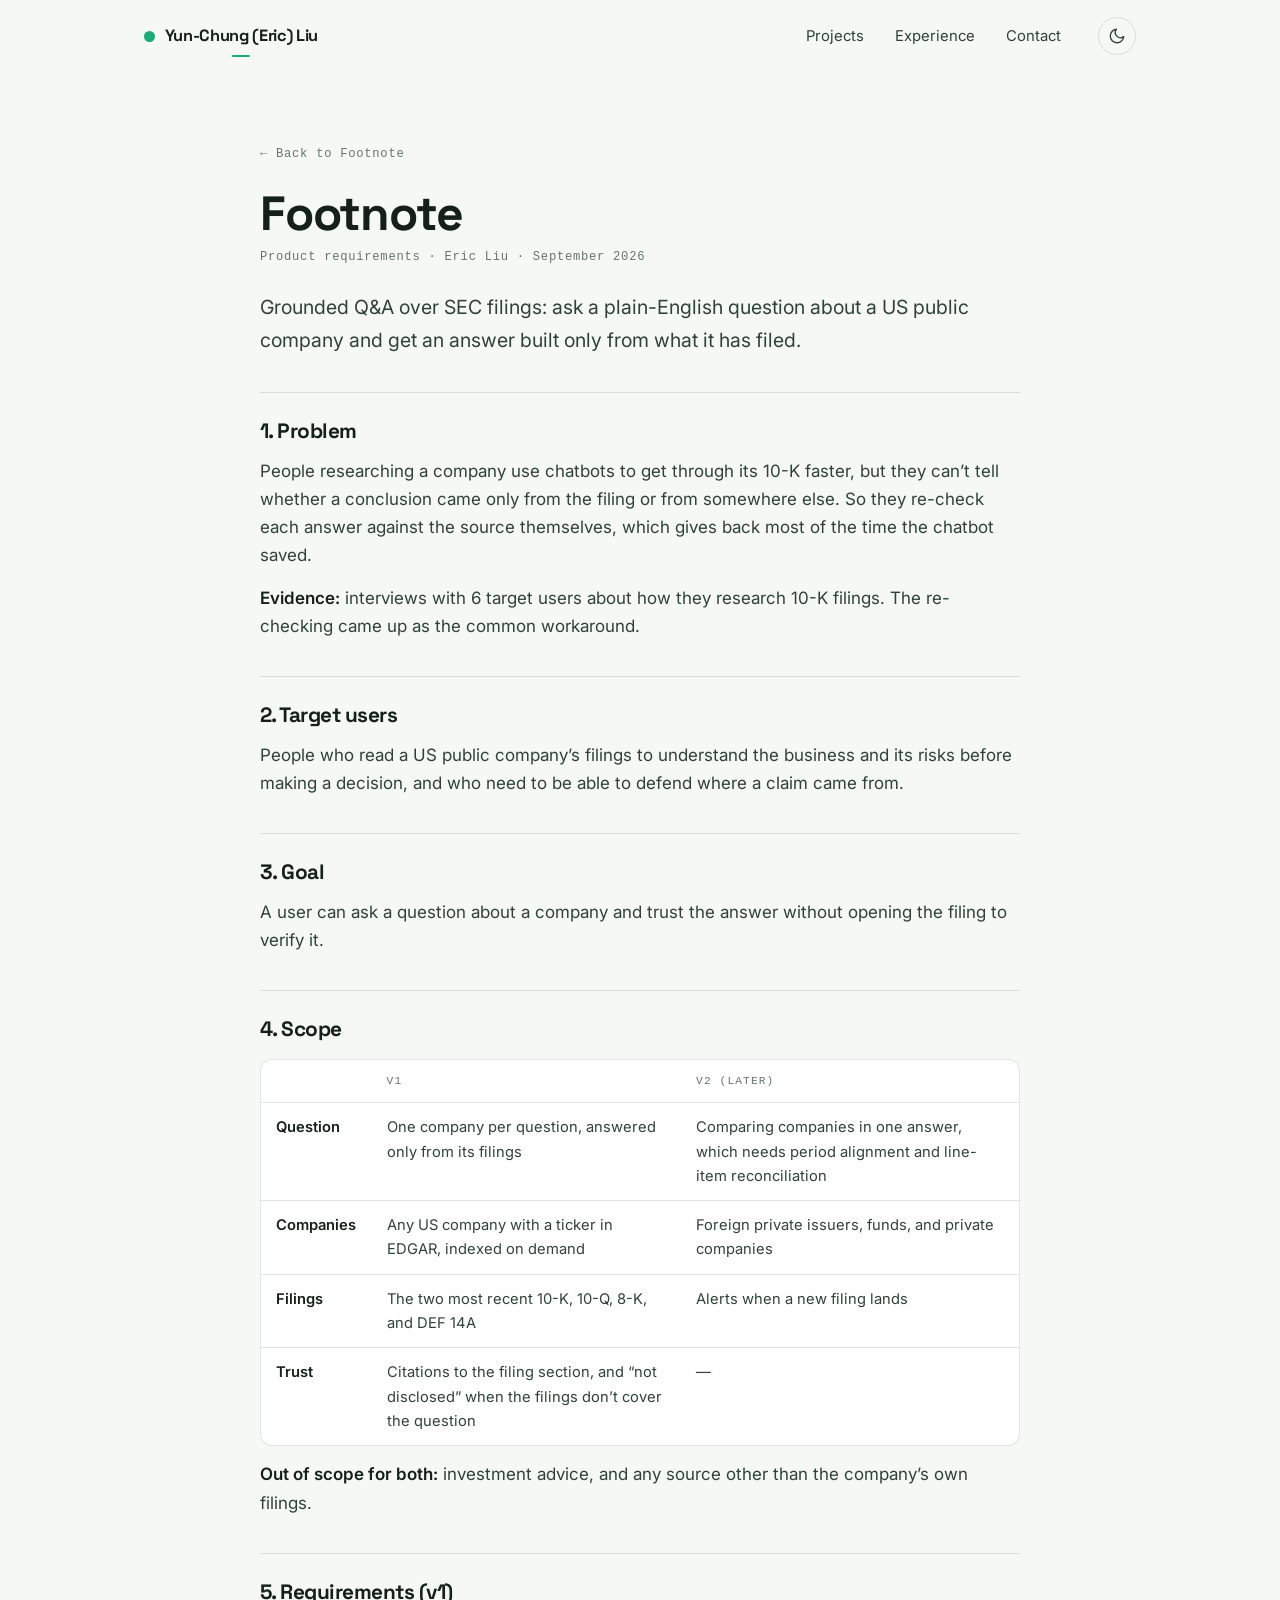
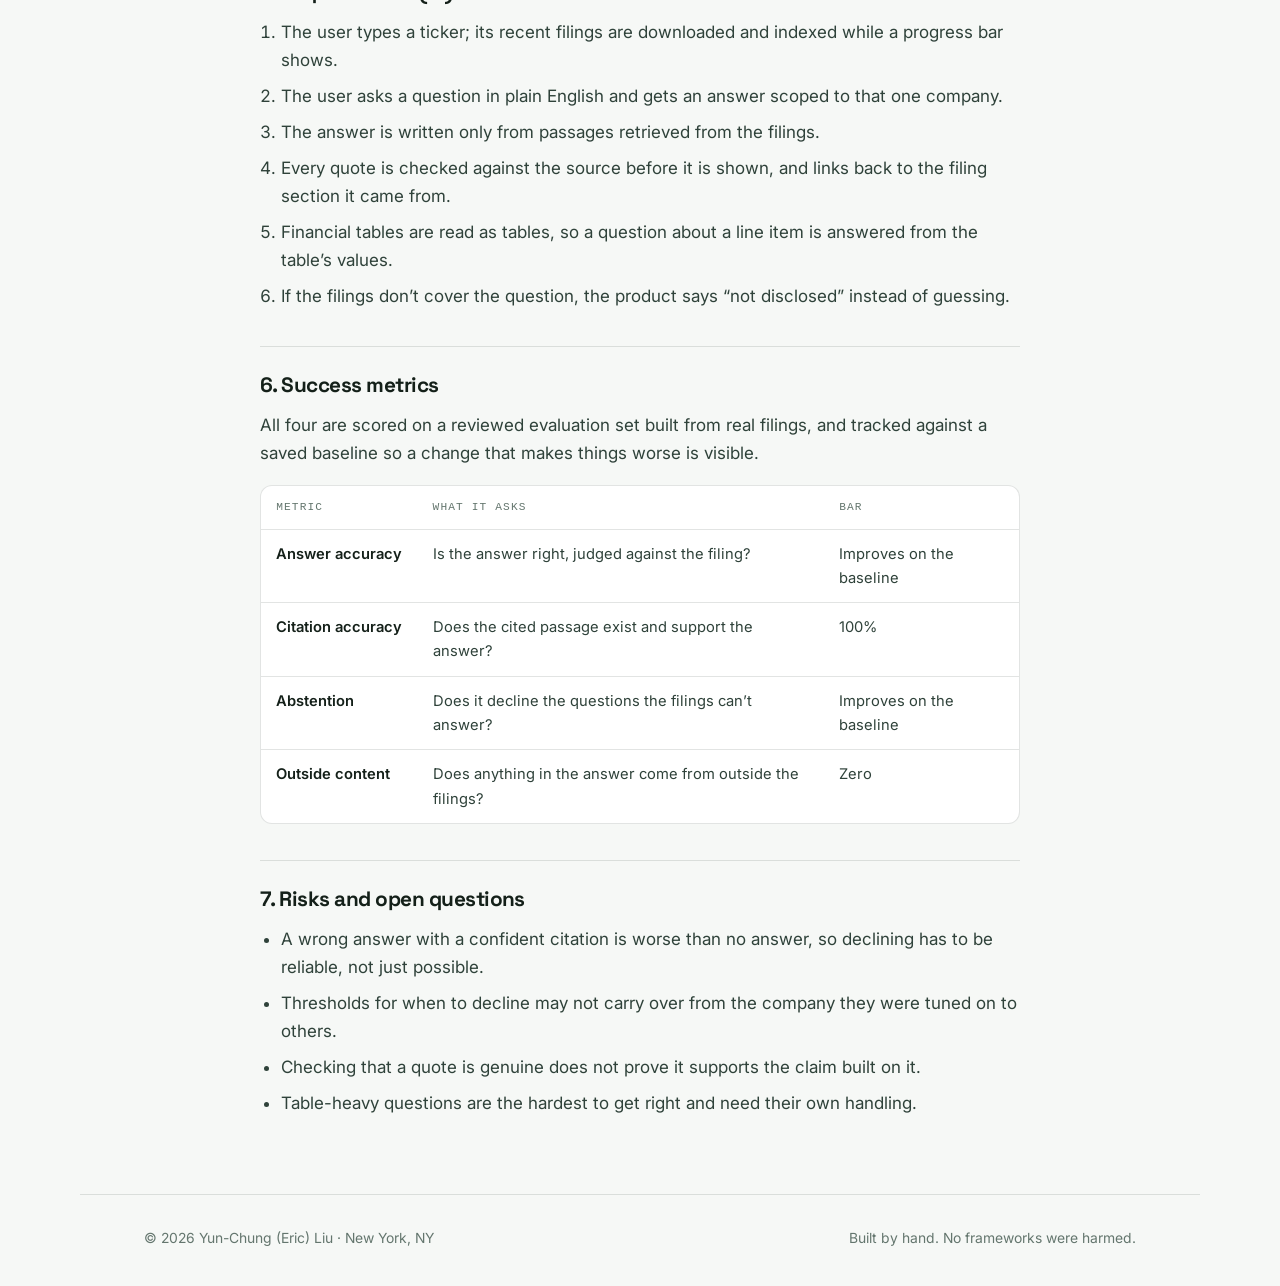
==== footnote-prd.html @ 88c71771 "Add a Footnote PRD page and link it from the project A one-page PRD (problem, users, v1 vs. v2 scope" ====
<!doctype html>
<html lang="en" data-theme="light">
<head>
<meta charset="utf-8">
<meta name="viewport" content="width=device-width, initial-scale=1">
<title>Footnote PRD — Yun-Chung (Eric) Liu</title>
<meta name="description" content="The product requirements document for Footnote: grounded Q&amp;A over SEC filings. Problem, target users, v1 vs. v2 scope, requirements, and success metrics.">

<meta property="og:title" content="Footnote PRD — Yun-Chung (Eric) Liu">
<meta property="og:description" content="Problem, target users, v1 vs. v2 scope, requirements, and success metrics for Footnote.">
<meta property="og:type" content="article">

<link rel="icon" href="data:image/svg+xml,%3Csvg xmlns='http://www.w3.org/2000/svg' viewBox='0 0 32 32'%3E%3Crect width='32' height='32' rx='8' fill='%2317ac78'/%3E%3Ctext x='16' y='23' font-family='sans-serif' font-size='19' font-weight='700' fill='white' text-anchor='middle'%3EE%3C/text%3E%3C/svg%3E">

<link rel="preconnect" href="https://fonts.googleapis.com">
<link rel="preconnect" href="https://fonts.gstatic.com" crossorigin>
<link href="https://fonts.googleapis.com/css2?family=Space+Grotesk:wght@400;500;700&family=Inter:wght@400;500;600&display=swap" rel="stylesheet">
<link rel="stylesheet" href="css/styles.css">

<!-- Set the theme before first paint so dark-mode visitors never see a white flash. -->
<script>
  (function () {
    try {
      var saved = localStorage.getItem('theme');
      var dark = saved ? saved === 'dark'
        : window.matchMedia('(prefers-color-scheme: dark)').matches;
      document.documentElement.setAttribute('data-theme', dark ? 'dark' : 'light');
    } catch (e) { /* leave the default */ }
  })();
</script>
</head>
<body>

<a class="skip" href="#main">Skip to content</a>

<header class="nav" id="nav">
  <div class="wrap nav__inner">
    <a class="brand" href="index.html"><span class="brand__dot"></span><span class="brand__name">Yun-Chung (Eric) Liu</span></a>

    <ul class="nav__links" id="navLinks">
      <li><a href="index.html#projects">Projects</a></li>
      <li><a href="index.html#experience">Experience</a></li>
      <li><a href="index.html#contact">Contact</a></li>
    </ul>

    <button class="icon-btn nav__toggle" id="navToggle" aria-label="Menu" aria-expanded="false" aria-controls="navLinks">
      <svg viewBox="0 0 24 24" fill="none" stroke="currentColor" stroke-width="2" stroke-linecap="round">
        <path d="M4 7h16M4 12h16M4 17h16"/>
      </svg>
    </button>

    <button class="icon-btn" id="themeToggle" aria-label="Toggle dark mode">
      <svg class="i-moon" viewBox="0 0 24 24" fill="none" stroke="currentColor" stroke-width="1.8" stroke-linecap="round" stroke-linejoin="round">
        <path d="M21 12.8A9 9 0 1 1 11.2 3a7 7 0 0 0 9.8 9.8z"/>
      </svg>
      <svg class="i-sun" viewBox="0 0 24 24" fill="none" stroke="currentColor" stroke-width="1.8" stroke-linecap="round">
        <circle cx="12" cy="12" r="4.2"/>
        <path d="M12 2.5v2M12 19.5v2M2.5 12h2M19.5 12h2M5.2 5.2l1.4 1.4M17.4 17.4l1.4 1.4M18.8 5.2l-1.4 1.4M6.6 17.4l-1.4 1.4"/>
      </svg>
    </button>
  </div>
</header>

<main id="main">

<article class="wrap doc">
  <a class="doc__back" href="index.html#sec-simplifier">&larr; Back to Footnote</a>

  <h1>Footnote</h1>
  <p class="doc__meta">Product requirements &middot; Eric Liu &middot; September 2026</p>

  <p class="lede">
    Grounded Q&amp;A over SEC filings: ask a plain-English question about a US public company
    and get an answer built only from what it has filed.
  </p>

  <h2>1. Problem</h2>
  <p>
    People researching a company use chatbots to get through its 10-K faster, but they
    can&rsquo;t tell whether a conclusion came only from the filing or from somewhere else.
    So they re-check each answer against the source themselves, which gives back most of the
    time the chatbot saved.
  </p>
  <p>
    <strong>Evidence:</strong> interviews with 6 target users about how they research 10-K
    filings. The re-checking came up as the common workaround.
  </p>

  <h2>2. Target users</h2>
  <p>
    People who read a US public company&rsquo;s filings to understand the business and its
    risks before making a decision, and who need to be able to defend where a claim came from.
  </p>

  <h2>3. Goal</h2>
  <p>
    A user can ask a question about a company and trust the answer without opening the filing
    to verify it.
  </p>

  <h2>4. Scope</h2>
  <div class="doc__table-wrap">
    <table>
      <thead>
        <tr><th></th><th>v1</th><th>v2 (later)</th></tr>
      </thead>
      <tbody>
        <tr>
          <th>Question</th>
          <td>One company per question, answered only from its filings</td>
          <td>Comparing companies in one answer, which needs period alignment and line-item reconciliation</td>
        </tr>
        <tr>
          <th>Companies</th>
          <td>Any US company with a ticker in EDGAR, indexed on demand</td>
          <td>Foreign private issuers, funds, and private companies</td>
        </tr>
        <tr>
          <th>Filings</th>
          <td>The two most recent 10-K, 10-Q, 8-K, and DEF 14A</td>
          <td>Alerts when a new filing lands</td>
        </tr>
        <tr>
          <th>Trust</th>
          <td>Citations to the filing section, and &ldquo;not disclosed&rdquo; when the filings don&rsquo;t cover the question</td>
          <td>&mdash;</td>
        </tr>
      </tbody>
    </table>
  </div>
  <p>
    <strong>Out of scope for both:</strong> investment advice, and any source other than the
    company&rsquo;s own filings.
  </p>

  <h2>5. Requirements (v1)</h2>
  <ol>
    <li>The user types a ticker; its recent filings are downloaded and indexed while a progress bar shows.</li>
    <li>The user asks a question in plain English and gets an answer scoped to that one company.</li>
    <li>The answer is written only from passages retrieved from the filings.</li>
    <li>Every quote is checked against the source before it is shown, and links back to the filing section it came from.</li>
    <li>Financial tables are read as tables, so a question about a line item is answered from the table&rsquo;s values.</li>
    <li>If the filings don&rsquo;t cover the question, the product says &ldquo;not disclosed&rdquo; instead of guessing.</li>
  </ol>

  <h2>6. Success metrics</h2>
  <p>
    All four are scored on a reviewed evaluation set built from real filings, and tracked
    against a saved baseline so a change that makes things worse is visible.
  </p>
  <div class="doc__table-wrap">
    <table>
      <thead>
        <tr><th>Metric</th><th>What it asks</th><th>Bar</th></tr>
      </thead>
      <tbody>
        <tr>
          <th>Answer accuracy</th>
          <td>Is the answer right, judged against the filing?</td>
          <td>Improves on the baseline</td>
        </tr>
        <tr>
          <th>Citation accuracy</th>
          <td>Does the cited passage exist and support the answer?</td>
          <td>100%</td>
        </tr>
        <tr>
          <th>Abstention</th>
          <td>Does it decline the questions the filings can&rsquo;t answer?</td>
          <td>Improves on the baseline</td>
        </tr>
        <tr>
          <th>Outside content</th>
          <td>Does anything in the answer come from outside the filings?</td>
          <td>Zero</td>
        </tr>
      </tbody>
    </table>
  </div>

  <h2>7. Risks and open questions</h2>
  <ul>
    <li>A wrong answer with a confident citation is worse than no answer, so declining has to be reliable, not just possible.</li>
    <li>Thresholds for when to decline may not carry over from the company they were tuned on to others.</li>
    <li>Checking that a quote is genuine does not prove it supports the claim built on it.</li>
    <li>Table-heavy questions are the hardest to get right and need their own handling.</li>
  </ul>
</article>

</main>

<footer class="footer wrap">
  <span>&copy; <span id="year">2026</span> Yun-Chung (Eric) Liu &middot; New York, NY</span>
  <span>Built by hand. No frameworks were harmed.</span>
</footer>

<script src="js/main.js"></script>
</body>
</html>
---- css/styles.css ----
/* =========================================================
   Yun-Chung (Eric) Liu — personal site
   Design tokens live here. Change these, the whole site follows.
   ========================================================= */

:root {
  /* Mint + gray */
  --mint:        #17ac78;
  --mint-bright: #2fd39a;
  --mint-soft:   #c9efdf;
  --mint-wash:   #e9f7f1;

  --ink:         #142019;
  --ink-2:       #2f423a;
  --muted:       #64766e;
  --faint:       #93a49c;

  --paper:       #f6f8f6;
  --card:        #ffffff;
  --line:        rgba(20, 32, 25, 0.12);
  --line-strong: rgba(20, 32, 25, 0.22);

  --shadow-sm: 0 1px 2px rgba(20, 32, 25, .05), 0 4px 14px rgba(20, 32, 25, .05);
  --shadow-md: 0 2px 6px rgba(20, 32, 25, .06), 0 18px 42px rgba(20, 32, 25, .09);

  --display: "Space Grotesk", ui-sans-serif, system-ui, -apple-system, "Segoe UI", sans-serif;
  --body: "Inter", ui-sans-serif, system-ui, -apple-system, "Segoe UI", Roboto, sans-serif;
  --mono: ui-monospace, "SF Mono", "JetBrains Mono", "Cascadia Code", Menlo, monospace;

  --wrap: 1120px;
  --gutter: clamp(1.25rem, 5vw, 4rem);
  --radius: 16px;
  --radius-lg: 24px;

  color-scheme: light;
}

:root[data-theme="dark"] {
  --mint:        #3fd8a0;
  --mint-bright: #6cf0bd;
  --mint-soft:   #1e4f3d;
  --mint-wash:   rgba(22, 48, 38, 0.55);

  --ink:         #eaf2ed;
  --ink-2:       #c3d3cb;
  --muted:       #8ea79b;
  --faint:       #6b8378;

  --paper:       #0e1613;
  --card:        #141f1a;
  --line:        rgba(234, 242, 237, 0.13);
  --line-strong: rgba(234, 242, 237, 0.26);

  --shadow-sm: 0 1px 2px rgba(0, 0, 0, .4);
  --shadow-md: 0 18px 42px rgba(0, 0, 0, .45);

  color-scheme: dark;
}

*, *::before, *::after { box-sizing: border-box; }

html { scroll-behavior: smooth; scroll-padding-top: 96px; }

body {
  margin: 0;
  background: var(--paper);
  color: var(--ink);
  font-family: var(--body);
  font-size: 17px;
  line-height: 1.65;
  -webkit-font-smoothing: antialiased;
  overflow-x: hidden;
}

img, svg, video, iframe { display: block; max-width: 100%; }
a { color: inherit; }

::selection { background: var(--mint-soft); color: var(--ink); }

.wrap { width: 100%; max-width: var(--wrap); margin-inline: auto; padding-inline: var(--gutter); }

.skip {
  position: absolute; left: -999px; top: 0; z-index: 100;
  background: var(--ink); color: var(--paper); padding: .7rem 1.1rem; border-radius: 0 0 10px 0;
}
.skip:focus { left: 0; }

:focus-visible { outline: 2.5px solid var(--mint); outline-offset: 3px; border-radius: 4px; }

/* ---------- Type ---------- */

h1, h2, h3, h4 {
  font-family: var(--display);
  font-weight: 700;
  letter-spacing: -0.025em;
  line-height: 1.05;
  margin: 0;
}

.display {
  font-size: clamp(2.5rem, 6vw, 4.25rem);
  line-height: 1.02;
  letter-spacing: -0.035em;
}

.eyebrow {
  font-family: var(--mono);
  font-size: .74rem;
  letter-spacing: .16em;
  text-transform: uppercase;
  color: var(--mint);
  margin: 0 0 1rem;
  display: flex; align-items: center; gap: .7rem;
}
.eyebrow::after { content: ""; height: 1px; flex: 1; background: var(--line); }

.lede { font-size: clamp(1.05rem, 1.6vw, 1.22rem); color: var(--ink-2); max-width: 62ch; }
.muted { color: var(--muted); }

/* ---------- Nav ---------- */

.nav {
  position: sticky; top: 0; z-index: 50;
  backdrop-filter: saturate(160%) blur(14px);
  -webkit-backdrop-filter: saturate(160%) blur(14px);
  background: color-mix(in srgb, var(--paper) 82%, transparent);
  border-bottom: 1px solid transparent;
  transition: border-color .25s ease;
}
.nav.is-stuck { border-bottom-color: var(--line); }
.nav__inner { display: flex; align-items: center; gap: 1.5rem; height: 72px; }

.brand {
  font-family: var(--display); font-weight: 700; font-size: 1.02rem;
  text-decoration: none; letter-spacing: -.02em;
  display: flex; align-items: center; gap: .6rem; margin-right: auto;
}
.brand__dot { width: 11px; height: 11px; border-radius: 50%; background: var(--mint); flex: none; }
/* Same mark as the active nav link, shown only at the very top of the page. */
.brand__name { position: relative; }
.brand__name::after {
  content: ""; position: absolute; left: 50%; bottom: -8px;
  width: 18px; height: 2px; margin-left: -9px;
  background: var(--mint); border-radius: 2px;
  opacity: 0; transition: opacity .25s ease;
}
.nav:not(.is-stuck) .brand__name::after { opacity: 1; }

.nav__links { display: flex; gap: .35rem; list-style: none; margin: 0; padding: 0; }
.nav__links a {
  text-decoration: none; font-size: .93rem; color: var(--ink-2);
  padding: .5rem .8rem; border-radius: 999px; display: block;
  transition: color .2s, background .2s;
}
.nav__links a:hover { color: var(--ink); background: var(--mint-wash); }
.nav__links a.is-active { color: var(--ink); font-weight: 500; }
.nav__links a.is-active::after {
  content: ""; display: block; height: 2px; width: 18px; margin: 3px auto -5px;
  background: var(--mint); border-radius: 2px;
}

.icon-btn {
  border: 1px solid var(--line); background: transparent; color: var(--ink-2);
  width: 38px; height: 38px; border-radius: 999px; cursor: pointer;
  display: grid; place-items: center; flex: none;
  transition: border-color .2s, color .2s, transform .2s;
}
.icon-btn:hover { border-color: var(--line-strong); color: var(--ink); }
.icon-btn:active { transform: scale(.94); }
.icon-btn svg { width: 18px; height: 18px; }
:root[data-theme="dark"] .i-moon { display: none; }
:root:not([data-theme="dark"]) .i-sun { display: none; }

.nav__toggle { display: none; }

/* ---------- Hero ---------- */

.hero { padding-block: clamp(1.5rem, 3vw, 2.5rem) clamp(2.5rem, 5vw, 4rem); }
.hero__grid {
  display: grid; grid-template-columns: minmax(0, 1.06fr) minmax(0, 1fr);
  gap: clamp(2rem, 5vw, 4rem); align-items: center;
}
.hero__copy { max-width: 46ch; }
.hero .lede { margin: 1.5rem 0 0; }
.hero .lede + .lede { margin-top: 1rem; }

.hero__meta { display: flex; flex-wrap: wrap; gap: .5rem; margin-top: 1.4rem; list-style: none; padding: 0; }
.chip {
  font-size: .82rem; color: var(--ink-2); background: var(--card);
  border: 1px solid var(--line); border-radius: 999px; padding: .35rem .85rem;
  display: inline-flex; align-items: center; gap: .45rem;
}
.chip .dot { width: 6px; height: 6px; border-radius: 50%; background: var(--mint); flex: none; }

/* Marked with a left rule rather than a filled panel — a filled box with a pulsing dot
   read as a status banner instead of something Eric is saying. */
.seeking {
  margin: 1.4rem 0 0; padding: .1rem 0 .1rem .9rem;
  border-left: 2px solid var(--mint);
  color: var(--ink-2); font-size: .95rem; line-height: 1.5; max-width: 48ch;
}
.seeking b { color: var(--ink); font-weight: 600; }

.actions { display: flex; flex-wrap: wrap; gap: .75rem; margin-top: 1.6rem; }

/* Pinned to the bottom of the first screen; fades out on the first scroll. */
.scroll-cue {
  position: fixed; left: 50%; bottom: 1.25rem; z-index: 40; transform: translateX(-50%);
  display: flex; align-items: center; gap: .35rem; padding: .4rem .85rem;
  font-family: var(--mono); font-size: .7rem; letter-spacing: .16em; text-transform: uppercase;
  color: var(--muted); text-decoration: none; border-radius: 999px;
  background: color-mix(in srgb, var(--paper) 82%, transparent);
  backdrop-filter: blur(10px); -webkit-backdrop-filter: blur(10px);
  transition: opacity .3s ease, visibility .3s;
}
.scroll-cue:hover { color: var(--ink); }
.scroll-cue svg { width: 14px; height: 14px; animation: cue-drift 1.8s ease-in-out infinite; }
.scroll-cue.is-hidden { opacity: 0; visibility: hidden; }
@keyframes cue-drift { 50% { transform: translateY(3px); } }
.btn {
  display: inline-flex; align-items: center; gap: .5rem;
  font-family: var(--body); font-size: .95rem; font-weight: 500; text-decoration: none;
  padding: .72rem 1.3rem; border-radius: 999px; border: 1px solid transparent;
  transition: transform .18s ease, box-shadow .2s ease, background .2s, border-color .2s;
}
.btn:hover { transform: translateY(-2px); }
.btn--primary { background: var(--ink); color: var(--paper); box-shadow: var(--shadow-sm); }
.btn--primary:hover { box-shadow: var(--shadow-md); }
.btn--ghost { border-color: var(--line-strong); color: var(--ink); }
.btn--ghost:hover { background: var(--card); border-color: var(--mint); }
.btn svg { width: 16px; height: 16px; }

/* ---------- Sections ---------- */

.section { padding: clamp(2.75rem, 5vw, 4.5rem) 0; }
.section + .section { border-top: 1px solid var(--line); }
.section__head { max-width: 60ch; margin-bottom: clamp(1.5rem, 3vw, 2.25rem); }
.section__head h2 { font-size: clamp(1.9rem, 4vw, 2.9rem); margin-bottom: .9rem; }

.status {
  font-family: var(--mono); font-size: .72rem; letter-spacing: .12em; text-transform: uppercase;
  color: var(--mint); background: var(--mint-wash); border: 1px solid var(--mint-soft);
  border-radius: 999px; padding: .32rem .8rem;
  display: inline-flex; align-items: center; gap: .5rem; white-space: nowrap;
}
.status .pulse { width: 7px; height: 7px; border-radius: 50%; background: var(--mint); animation: pulse 2.4s ease-in-out infinite; }
@keyframes pulse { 0%, 100% { opacity: 1; transform: scale(1); } 50% { opacity: .35; transform: scale(.8); } }

.tags { display: flex; flex-wrap: wrap; gap: .45rem; list-style: none; padding: 0; margin: 1.4rem 0 0; }
/* The stack is a headline fact on a portfolio, so these read as solid chips rather than
   faint outlines: filled against the section ground, darker text, firmer border. */
.tags li {
  font-family: var(--mono); font-size: .78rem; color: var(--ink-2);
  background: var(--card);
  border: 1px solid var(--line-strong); border-radius: 7px; padding: .3rem .62rem;
}

.prose { max-width: 68ch; }
.prose p { margin: 1.1rem 0 0; color: var(--ink-2); }
.prose strong { color: var(--ink); font-weight: 600; }

/* ---------- Media ---------- */

.media-grid {
  display: grid; grid-template-columns: repeat(auto-fill, minmax(min(100%, 300px), 1fr));
  gap: 1.25rem; margin-top: 2.25rem;
}

/* A media slot that points at a real file — shows the image once it loads, and falls back
   to a labeled dashed placeholder if the file isn't there yet (main.js adds .is-missing on
   the image's error event). Give it data-label/data-path and drop an <img> inside. */
.shot { margin: 0; border-radius: var(--radius); overflow: hidden; border: 1px solid var(--line); background: var(--card); aspect-ratio: 16 / 10; }
.shot img { width: 100%; height: 100%; object-fit: cover; display: block; }
.shot--wide { aspect-ratio: 16 / 7; grid-column: 1 / -1; }
.shot--tall { aspect-ratio: 4 / 5; max-width: 300px; }

.shot.is-missing {
  border: 1.5px dashed var(--line-strong);
  background-image: repeating-linear-gradient(45deg, transparent, transparent 12px, var(--mint-wash) 12px, var(--mint-wash) 24px);
  display: grid; place-content: center; align-content: center;
  text-align: center; gap: .45rem; padding: 1.5rem; color: var(--muted);
}
.shot.is-missing img { display: none; }
.shot.is-missing::before { content: attr(data-label); font-family: var(--display); font-size: 1rem; color: var(--ink-2); font-weight: 600; }
.shot.is-missing::after { content: attr(data-path); font-family: var(--mono); font-size: .76rem; color: var(--mint); }

/* ---------- Tilt card ----------
   A device screenshot that leans toward the pointer in 3D — for images that already read
   as a phone (a mockup drawn into the PNG itself, like FridayFlicks' Android screenshot),
   so no extra CSS-drawn bezel is layered on top. main.js drives --rx/--ry/--shadow-x on
   pointer move; this is just the geometry. Reuse it for any future "device" screenshot by
   giving it the same two-level markup (figure.tilt-card > .tilt-card__inner > img). */
.tilt-card {
  --rx: 0deg; --ry: 0deg; --shadow-x: 0px; --shadow-y: 14px; --shadow-blur: 30px;
  /* Matches the cropped phone image's own ratio (462x838) — object-fit: cover only
     avoids clipping the phone's sides/ends if this tracks the source file's shape. */
  margin: 0 auto; max-width: 240px; aspect-ratio: 462 / 838;
  perspective: 1200px; position: relative;
}
.tilt-card__inner {
  width: 100%; height: 100%; border-radius: 22px; overflow: hidden;
  transform: rotateX(var(--rx)) rotateY(var(--ry));
  transform-style: preserve-3d; will-change: transform;
  box-shadow: var(--shadow-x) var(--shadow-y) var(--shadow-blur) -6px rgba(0, 0, 0, .38);
  transition: transform .6s cubic-bezier(.2, .8, .2, 1), box-shadow .6s ease;
}
.tilt-card.is-tilting .tilt-card__inner { transition: transform .08s linear, box-shadow .08s linear; }
.tilt-card__inner img { width: 100%; height: 100%; object-fit: cover; display: block; }
.tilt-card__hint {
  position: absolute; inset: auto 0 -1.6rem 0; text-align: center;
  font-family: var(--mono); font-size: .7rem; letter-spacing: .06em; color: var(--faint);
  opacity: 0; transition: opacity .3s ease;
}
.tilt-card:hover .tilt-card__hint { opacity: 1; }

/* data-label/data-path live on the outer figure, so the placeholder's ::before/::after
   (which read those via attr()) have to be attached here too, not on .tilt-card__inner. */
.tilt-card.is-missing {
  border-radius: 22px; border: 1.5px dashed var(--line-strong);
  background-image: repeating-linear-gradient(45deg, transparent, transparent 12px, var(--mint-wash) 12px, var(--mint-wash) 24px);
  display: grid; place-content: center; text-align: center; padding: 1rem; gap: .4rem; color: var(--muted);
}
.tilt-card.is-missing .tilt-card__inner { display: none; }
.tilt-card.is-missing::before { content: attr(data-label); font-family: var(--display); font-size: .95rem; color: var(--ink-2); font-weight: 600; }
.tilt-card.is-missing::after { content: attr(data-path); font-family: var(--mono); font-size: .72rem; color: var(--mint); }
.tilt-card.is-missing .tilt-card__hint { display: none; }

@media (prefers-reduced-motion: reduce) {
  .tilt-card__hint { display: none; }
}

/* A framed image, video, or embed. */
.media { margin: 0; border-radius: var(--radius); overflow: hidden; border: 1px solid var(--line); background: var(--card); }
.media img, .media video { width: 100%; height: auto; }
.media--embed iframe { width: 100%; aspect-ratio: 16 / 9; border: 0; }

/* A tall app screenshot: cap the width so it reads as the narrow single-column app it is,
   and let it scroll inside a fixed-height frame instead of running 900px down the page. */
.media--app { max-width: 480px; }
.media--app__scroll { max-height: 560px; overflow-y: auto; overscroll-behavior: contain; }
.media--app__scroll img { display: block; }

.media figcaption { font-size: .85rem; color: var(--muted); padding: .75rem 1rem; border-top: 1px solid var(--line); }

/* A playlist under the player in a .media frame: one thumbnail card per video, the way a
   video page lists what else there is to watch. The one playing gets the mint outline. */
.media__list { display: grid; grid-template-columns: repeat(2, minmax(0, 1fr)); gap: .6rem; padding: .75rem; border-top: 1px solid var(--line); }
.media__item {
  display: flex; align-items: center; gap: .8rem; text-align: left; cursor: pointer;
  font-family: inherit; padding: .5rem; border: 1px solid var(--line); border-radius: 12px;
  background: transparent; color: var(--ink-2);
  transition: border-color .2s, background-color .2s;
}
.media__item img { width: 104px; height: auto; aspect-ratio: 16 / 9; object-fit: cover; border-radius: 7px; flex: none; background: #000; }
.media__item-text { display: grid; gap: .2rem; min-width: 0; }
.media__item-kicker { font-family: var(--mono); font-size: .7rem; letter-spacing: .08em; text-transform: uppercase; color: var(--muted); transition: color .2s; }
.media__item-title { font-size: .88rem; font-weight: 600; line-height: 1.3; color: var(--ink); }
.media__item:hover { border-color: var(--line-strong); }
.media__item.is-active { border-color: var(--mint); background: var(--mint-wash); }
.media__item.is-active .media__item-kicker { color: var(--mint); }
@media (max-width: 720px) {
  .media__list { grid-template-columns: 1fr; }
}

/* .media ships with margin: 0, so a figure sitting straight after a paragraph picked up only
   the paragraph's own bottom margin and read as part of it. Matches the gap `.repo-link + *`
   already gives the Footnote screenshot. */
.job__detail .media { margin-top: 1.75rem; }

/* A self-built card for the itch.io game link — cover image + title + byline we control,
   rather than itch's auto-generated widget (see the comment above its markup). */
.game-card {
  display: flex; align-items: stretch; gap: 1rem; max-width: 420px;
  text-decoration: none; color: var(--ink);
  background: var(--card); border: 1px solid var(--line); border-radius: var(--radius);
  overflow: hidden; transition: border-color .2s, box-shadow .2s, transform .2s;
}
.game-card:hover { border-color: var(--mint-soft); box-shadow: var(--shadow-sm); transform: translateY(-2px); }
.game-card img { width: 110px; flex: none; object-fit: cover; }
.game-card__body { display: flex; flex-direction: column; gap: .3rem; padding: .9rem .9rem .9rem 0; min-width: 0; }
.game-card__title { font-family: var(--display); font-weight: 700; font-size: 1.05rem; letter-spacing: -.01em; }
.game-card__byline { font-size: .82rem; color: var(--muted); }
.game-card__cta {
  margin-top: auto; display: inline-flex; align-items: center; gap: .4rem;
  font-size: .85rem; font-weight: 500; color: var(--mint);
}
.game-card__cta svg { width: 14px; height: 14px; transition: transform .2s ease; }
.game-card:hover .game-card__cta svg { transform: translate(2px, -2px); }

/* "View the code on GitHub" under a project's write-up. Block-level with width:fit-content
   so it sits predictably in the flow; as an inline-flex it had no usable bottom margin and
   ended up flush against the screenshot that follows. */
.repo-link {
  display: flex; width: fit-content; align-items: center; gap: .5rem;
  margin: 1.25rem 0 0;
  padding: .5rem .9rem; border: 1px solid var(--line-strong); border-radius: 999px;
  font-size: .88rem; font-weight: 500; color: var(--ink-2); text-decoration: none;
  transition: border-color .2s, color .2s, background .2s;
}
/* Whatever follows the pill gets the same breathing room, regardless of its own margins. */
.repo-link + * { margin-top: 1.75rem; }
.repo-link:hover { border-color: var(--mint); color: var(--ink); background: var(--mint-wash); }
.repo-link svg { width: 15px; height: 15px; flex: none; }
.repo-link__arrow { width: 13px; height: 13px; transition: transform .2s ease; }
.repo-link:hover .repo-link__arrow { transform: translate(2px, -2px); }
/* Two or more pills side by side (code + PRD). The row takes over the pills' spacing. */
.repo-links { display: flex; flex-wrap: wrap; gap: .6rem; margin-top: 1.25rem; }
.repo-links .repo-link { margin: 0; }
.repo-links + * { margin-top: 1.75rem; }

/* A standalone document page (footnote-prd.html): one narrow reading column under the
   site's nav, with the same type, rules, and card surfaces as the home page. */
.doc { max-width: calc(760px + 2 * var(--gutter)); padding-block: clamp(2.5rem, 5vw, 4rem) clamp(3rem, 6vw, 5rem); }
.doc__back { font-family: var(--mono); font-size: .76rem; letter-spacing: .06em; color: var(--muted); text-decoration: none; }
.doc__back:hover { color: var(--mint); }
.doc h1 { font-size: clamp(2.1rem, 4.5vw, 3rem); margin: 1.5rem 0 .5rem; }
.doc__meta { font-family: var(--mono); font-size: .76rem; letter-spacing: .06em; color: var(--muted); margin: 0 0 1.5rem; }
.doc h2 { font-size: 1.3rem; margin: 2.25rem 0 0; padding-top: 1.75rem; border-top: 1px solid var(--line); }
.doc p { margin: .9rem 0 0; color: var(--ink-2); }
.doc p.doc__meta { margin: 0 0 1.5rem; color: var(--muted); }
.doc strong { color: var(--ink); font-weight: 600; }
.doc ul, .doc ol { margin: .9rem 0 0; padding-left: 1.3rem; display: grid; gap: .5rem; color: var(--ink-2); }
.doc__table-wrap { margin-top: 1.1rem; overflow-x: auto; border: 1px solid var(--line); border-radius: 12px; background: var(--card); }
.doc table { width: 100%; border-collapse: collapse; font-size: .92rem; }
.doc th, .doc td { text-align: left; vertical-align: top; padding: .75rem .95rem; border-bottom: 1px solid var(--line); color: var(--ink-2); }
.doc thead th { font-family: var(--mono); font-size: .7rem; font-weight: 500; letter-spacing: .1em; text-transform: uppercase; color: var(--muted); }
.doc tbody th { font-weight: 600; color: var(--ink); white-space: nowrap; }
.doc tbody tr:last-child > * { border-bottom: 0; }

/* A recreation of the Portfolio Observability page — invented names/numbers, no screenshot.
   Framed as a browser window (chrome bar + its own app surface and system font) so it reads
   as a separate web page rather than more of this site. Hint above, caption below. */
.obs { margin: 2.25rem 0 0; max-width: 600px; }
.obs__hint {
  display: flex; align-items: center; gap: .45rem; margin: 0 0 .6rem;
  font-family: var(--mono); font-size: .7rem; letter-spacing: .09em; text-transform: uppercase;
  color: var(--mint);
}
.obs__hint svg { width: 13px; height: 13px; flex: none; }

.obs__window {
  --app-bg: #f2f4f7; --app-panel: #ffffff; --app-chrome: #e4e7ec; --app-url: #f8f9fb;
  --app-font: system-ui, -apple-system, "Segoe UI", Roboto, sans-serif;
  background: var(--app-bg); border: 1px solid var(--line-strong); border-radius: 12px;
  box-shadow: var(--shadow-md); overflow: hidden; font-family: var(--app-font);
}
:root[data-theme="dark"] .obs__window {
  --app-bg: #161b22; --app-panel: #1d232c; --app-chrome: #232a33; --app-url: #161b22;
}
.obs__chrome {
  display: flex; align-items: center; gap: .9rem; padding: .55rem .8rem;
  background: var(--app-chrome); border-bottom: 1px solid var(--line);
}
.obs__dots { display: flex; gap: .4rem; flex: none; }
.obs__dots i { width: 10px; height: 10px; border-radius: 50%; background: #ff5f57; }
.obs__dots i:nth-child(2) { background: #febc2e; }
.obs__dots i:nth-child(3) { background: #28c840; }
.obs__url {
  display: flex; align-items: center; gap: .4rem; flex: 1; min-width: 0;
  padding: .25rem .7rem; border-radius: 6px; background: var(--app-url);
  font-size: .74rem; color: var(--muted); white-space: nowrap; overflow: hidden; text-overflow: ellipsis;
}
.obs__url svg { width: 11px; height: 11px; flex: none; }
.obs__bar {
  background: var(--app-panel);
  display: flex; flex-wrap: wrap; align-items: center; justify-content: space-between;
  gap: .75rem; padding: .9rem 1rem; border-bottom: 1px solid var(--line);
}
.obs__portfolio { display: flex; flex-direction: column; gap: .1rem; min-width: 0; }
.obs__label { font-size: .68rem; letter-spacing: .06em; text-transform: uppercase; color: var(--faint); }
.obs__name { font-weight: 600; font-size: .98rem; color: var(--ink); }
.obs__actions { display: flex; gap: .5rem; flex: none; }

.obs__btn {
  display: inline-flex; align-items: center; gap: .4rem;
  font-family: inherit; font-size: .8rem; font-weight: 500; cursor: pointer;
  padding: .4rem .75rem; border-radius: 6px; border: 1px solid var(--line-strong);
  background: transparent; color: var(--ink-2); transition: border-color .2s, background .2s, color .2s;
}
.obs__btn:hover { border-color: var(--mint); color: var(--ink); }
.obs__btn svg { width: 13px; height: 13px; transition: transform .5s ease; }
.obs__btn.is-spinning svg { transform: rotate(360deg); }
.obs__btn--primary { background: var(--ink); color: var(--paper); border-color: var(--ink); }
.obs__btn--primary:hover { color: var(--paper); opacity: .88; }

.obs__tabs { background: var(--app-panel); display: flex; gap: .25rem; padding: .5rem .6rem 0; border-bottom: 1px solid var(--line); overflow-x: auto; scrollbar-width: none; }
.obs__tabs::-webkit-scrollbar { display: none; }
.obs__tab {
  font-family: inherit; font-size: .84rem; font-weight: 500; cursor: pointer; white-space: nowrap;
  padding: .55rem .8rem; border: 0; background: transparent; color: var(--muted);
  border-bottom: 2px solid transparent; margin-bottom: -1px; transition: color .2s, border-color .2s;
}
.obs__tab:hover { color: var(--ink-2); }
.obs__tab.is-active { color: var(--ink); border-bottom-color: var(--mint); }

.obs__panel { padding: 1.1rem 1rem 1.25rem; }
.obs__stats { display: grid; grid-template-columns: repeat(2, minmax(0, 1fr)); gap: 1px; background: var(--line); border: 1px solid var(--line); border-radius: 10px; overflow: hidden; }
.obs__stat { background: var(--app-panel); padding: .85rem 1rem; }
.obs__stat-n { display: block; font-weight: 700; font-size: 1.15rem; letter-spacing: -.02em; }
.obs__stat-l { display: block; font-size: .76rem; color: var(--muted); margin-top: .1rem; }

.obs__panel table { background: var(--app-panel); border: 1px solid var(--line); border-radius: 8px; overflow: hidden; width: 100%; border-collapse: separate; border-spacing: 0; font-size: .87rem; }
.obs__panel th, .obs__panel td { text-align: left; padding: .55rem .75rem; }
.obs__panel thead th {
  font-size: .7rem; font-weight: 600; letter-spacing: .05em; text-transform: uppercase;
  color: var(--faint); border-bottom: 1px solid var(--line);
}
.obs__panel tbody tr + tr td { border-top: 1px solid var(--line); }
.obs__panel tbody td:first-child { color: var(--ink-2); }
.obs__panel tbody td:not(:first-child) { color: var(--muted); }
.obs__more-row td { color: var(--faint); font-style: italic; }

.obs__caption { font-size: .8rem; color: var(--muted); margin-top: .75rem; }

@media (prefers-reduced-motion: reduce) {
  .obs__btn.is-spinning svg { transform: none; }
}

/* ---------- Work timeline ---------- */

.job {
  display: grid; grid-template-columns: 200px minmax(0, 1fr);
  gap: clamp(1rem, 4vw, 3rem);
  padding: clamp(1.25rem, 3vw, 1.9rem) 0; border-top: 1px solid var(--line);
}
.job:first-child { border-top: 0; padding-top: 0; }
.job__when { font-family: var(--mono); font-size: .82rem; color: var(--muted); line-height: 1.7; }
.job__when b {
  display: block; color: var(--ink); font-family: var(--body);
  font-size: .95rem; font-weight: 600; letter-spacing: 0; margin-bottom: .2rem;
}
/* The in-progress pill sits under the dates in the left column. */
.job__when .status { margin-top: .7rem; }

.job h3 { font-size: 1.35rem; margin-bottom: .3rem; color: var(--ink); transition: color .2s; }
.job__role { color: var(--mint); font-weight: 500; font-size: .97rem; display: block; }
.job__body { min-width: 0; }
.job__body p { margin: .9rem 0 0; color: var(--ink-2); max-width: 66ch; }

/* Collapsed by default: the summary row is company, role, and nothing else. */
.job__summary {
  display: flex; align-items: baseline; justify-content: space-between;
  gap: 1rem 1.5rem; flex-wrap: wrap; cursor: pointer;
  padding: .2rem 0; list-style: none;
}
.job__summary::-webkit-details-marker { display: none; }
.job__summary:hover h3 { color: var(--mint); }
.job__summary:focus-visible { outline: 2.5px solid var(--mint); outline-offset: 4px; border-radius: 6px; }
.job__titles { min-width: 0; }

.job__more {
  display: inline-flex; align-items: center; gap: .45rem; white-space: nowrap;
  font-family: var(--mono); font-size: .72rem; letter-spacing: .12em; text-transform: uppercase;
  color: var(--muted); transition: color .2s;
}
.job__more::before { content: "Read more"; }
details[open] .job__more::before { content: "Hide"; }
.job__summary:hover .job__more { color: var(--mint); }
.job__more svg { width: 15px; height: 15px; transition: transform .25s ease; }
details[open] .job__more svg { transform: rotate(180deg); }

.job__detail { animation: detail-in .32s cubic-bezier(.2, .7, .3, 1) both; }
@keyframes detail-in {
  from { opacity: 0; transform: translateY(-6px); }
  to { opacity: 1; transform: none; }
}
.job__wins { list-style: none; padding: 0; margin: 1.25rem 0 0; display: grid; gap: .7rem; max-width: 66ch; }
.job__wins li { position: relative; padding-left: 1.4rem; color: var(--ink-2); font-size: .96rem; }
.job__wins li::before {
  content: ""; position: absolute; left: 0; top: .62em; width: 7px; height: 7px;
  border-radius: 2px; background: var(--mint-soft); border: 1.5px solid var(--mint);
}

/* ---------- Two lists, two treatments ---------- */

/* Experience sits on its own ground so the eye registers a different zone. */
.section--tint { background: var(--card); }
.section--tint + .section { border-top: 0; }

/* Experience: a dated timeline with a rail. */
.timeline--work { position: relative; }
.timeline--work::before {
  content: ""; position: absolute; left: 5px; top: .9rem; bottom: .9rem;
  width: 1.5px; background: var(--line);
}
.timeline--work .job { position: relative; padding-left: 2.1rem; }
.timeline--work .job::after {
  content: ""; position: absolute; left: 0;
  top: calc(clamp(1.75rem, 4vw, 2.75rem) + .5rem);
  width: 11px; height: 11px; border-radius: 50%;
  background: var(--card); border: 2.5px solid var(--mint);
}
.timeline--work .job:first-child::after { top: .5rem; }

/* ---------- Contact ---------- */

.contact { display: grid; grid-template-columns: minmax(0, 1fr) minmax(0, .9fr); gap: clamp(2rem, 5vw, 4rem); align-items: start; }
.links { list-style: none; padding: 0; margin: 0; border-top: 1px solid var(--line); }
.links li { border-bottom: 1px solid var(--line); }
.links a {
  display: flex; align-items: center; justify-content: space-between; gap: 1rem;
  padding: 1rem .25rem; text-decoration: none; color: var(--ink);
  transition: padding .25s ease, color .2s;
}
.links a:hover { padding-left: .75rem; color: var(--mint); }
.links .what { font-family: var(--mono); font-size: .78rem; color: var(--muted); text-transform: uppercase; letter-spacing: .1em; }
.links .arrow { transition: transform .25s ease; width: 15px; height: 15px; }
.links a:hover .arrow { transform: translate(4px, -4px); }

.footer {
  padding-block: 2rem 2.25rem; border-top: 1px solid var(--line);
  color: var(--muted); font-size: .87rem;
  display: flex; flex-wrap: wrap; gap: .75rem 2rem; justify-content: space-between;
}

/* Chrome keeps the old resolved value of a transitioned color when a theme variable
   changes at runtime, which left headings dark after toggling to dark mode. Transitions
   are suppressed for one frame around the switch so every color re-resolves cleanly. */
.theme-switching,
.theme-switching *,
.theme-switching *::before,
.theme-switching *::after {
  transition: none !important;
}

/* ---------- Reveal on scroll ---------- */

.reveal {
  opacity: 0; transform: translateY(18px);
  transition: opacity .7s cubic-bezier(.2, .7, .3, 1), transform .7s cubic-bezier(.2, .7, .3, 1);
}
.reveal.is-in { opacity: 1; transform: none; }

/* ---------- Desk scene ---------- */

.scene { width: 100%; height: auto; overflow: visible; }
.scene .stroke { fill: none; stroke: var(--ink); stroke-width: 3.2; stroke-linecap: round; stroke-linejoin: round; }
.scene .thin { stroke-width: 2.2; }
.scene .fill-card { fill: var(--card); }
.scene .fill-mint { fill: var(--mint-soft); }
.scene .fill-mint-strong { fill: var(--mint); }
.scene .fill-ink { fill: var(--ink); }
.scene .fill-paper { fill: var(--paper); }
.scene .fill-muted { fill: var(--faint); }
.scene .blob { fill: var(--mint-wash); }

.steam { animation: steam 3.9s ease-in-out infinite; }
.steam--2 { animation-delay: 1.3s; }
.steam--3 { animation-delay: 2.6s; }
@keyframes steam {
  0%   { opacity: 0; transform: translateY(4px); }
  30%  { opacity: .8; }
  100% { opacity: 0; transform: translateY(-20px); }
}

.cursor { animation: blink 1.1s steps(1) infinite; }
@keyframes blink { 0%, 50% { opacity: 1; } 51%, 100% { opacity: 0; } }

.leaf { transform-box: fill-box; transform-origin: bottom center; animation: sway 6s ease-in-out infinite; }
.leaf--b { animation-delay: -2.2s; }
.leaf--c { animation-delay: -4.1s; }
@keyframes sway { 0%, 100% { transform: rotate(-2.5deg); } 50% { transform: rotate(3deg); } }

.bar { transform-box: fill-box; transform-origin: bottom; animation: grow 1.1s cubic-bezier(.2, .8, .3, 1) both; }
.bar--2 { animation-delay: .12s; }
.bar--3 { animation-delay: .24s; }
.bar--4 { animation-delay: .36s; }
@keyframes grow { from { transform: scaleY(.04); } to { transform: scaleY(1); } }

.float { animation: float 7s ease-in-out infinite; }
.float--b { animation-delay: -3.4s; }
@keyframes float { 0%, 100% { transform: translateY(0); } 50% { transform: translateY(-9px); } }

.glow { animation: glow 5s ease-in-out infinite; }
@keyframes glow { 0%, 100% { opacity: .45; } 50% { opacity: .72; } }

/* ---------- Responsive ---------- */

@media (max-width: 900px) {
  .hero__grid { grid-template-columns: minmax(0, 1fr); }
  .hero__copy { max-width: none; }
  .hero__art { max-width: 560px; margin-inline: auto; }
  .job { grid-template-columns: minmax(0, 1fr); gap: .35rem; }
  .contact { grid-template-columns: minmax(0, 1fr); }
}

@media (max-width: 720px) {
  .nav__toggle { display: grid; }
  .nav__links {
    position: absolute; top: 72px; left: 0; right: 0;
    flex-direction: column; gap: 0; padding: .5rem var(--gutter) 1.25rem;
    background: var(--paper); border-bottom: 1px solid var(--line);
    box-shadow: var(--shadow-md); display: none;
  }
  .nav__links.is-open { display: flex; }
  .nav__links a { padding: .8rem .25rem; font-size: 1.02rem; border-radius: 8px; }
  .nav__links a.is-active::after { margin: 3px 0 -5px; }
  body { font-size: 16px; }
}

@media (prefers-reduced-motion: reduce) {
  html { scroll-behavior: auto; }
  *, *::before, *::after {
    animation-duration: .001ms !important;
    animation-iteration-count: 1 !important;
    transition-duration: .001ms !important;
  }
  .reveal { opacity: 1; transform: none; }
}

/* ---------- Small additions ---------- */

.timeline { display: grid; grid-template-columns: minmax(0, 1fr); }

.scene .steam { stroke: var(--mint); fill: none; }

/* ---------- Portrait ---------- */

/* The portrait floats rather than sitting in a flex row. As a flex item it was only ~140px
   tall but held the text column to its narrow width for the full height, leaving a dead
   gutter under the photo and squeezing the prose to ~25 characters a line on a phone.
   Floated, the heading and opening lines sit beside it and the rest runs full width.
   flow-root so the float stays inside the section. */
.contact__intro { display: flow-root; }
.contact__intro > div { min-width: 0; }

.portrait {
  float: left; margin: .3rem clamp(1rem, 2.5vw, 1.5rem) .6rem 0;
  width: clamp(104px, 13vw, 168px); aspect-ratio: 4 / 5;
  border: 1px solid var(--line); border-radius: var(--radius); overflow: hidden;
  background: var(--card); box-shadow: var(--shadow-sm);
}
.portrait img { width: 100%; height: 100%; object-fit: cover; object-position: center 22%; }

/* Shown until media/profile.jpg exists (main.js adds the class on a load error). */
.portrait.is-missing {
  border: 1.5px dashed var(--line-strong); box-shadow: none;
  background-image: repeating-linear-gradient(45deg, transparent, transparent 12px, var(--mint-wash) 12px, var(--mint-wash) 24px);
  display: grid; place-content: center; text-align: center; padding: 1rem; gap: .4rem;
}
.portrait.is-missing img { display: none; }
.portrait.is-missing::before {
  content: "Photo"; font-family: var(--display); font-weight: 600; font-size: .95rem; color: var(--ink-2);
}
.portrait.is-missing::after {
  content: "media/profile.jpg"; font-family: var(--mono); font-size: .72rem; color: var(--mint);
  word-break: break-all;
}
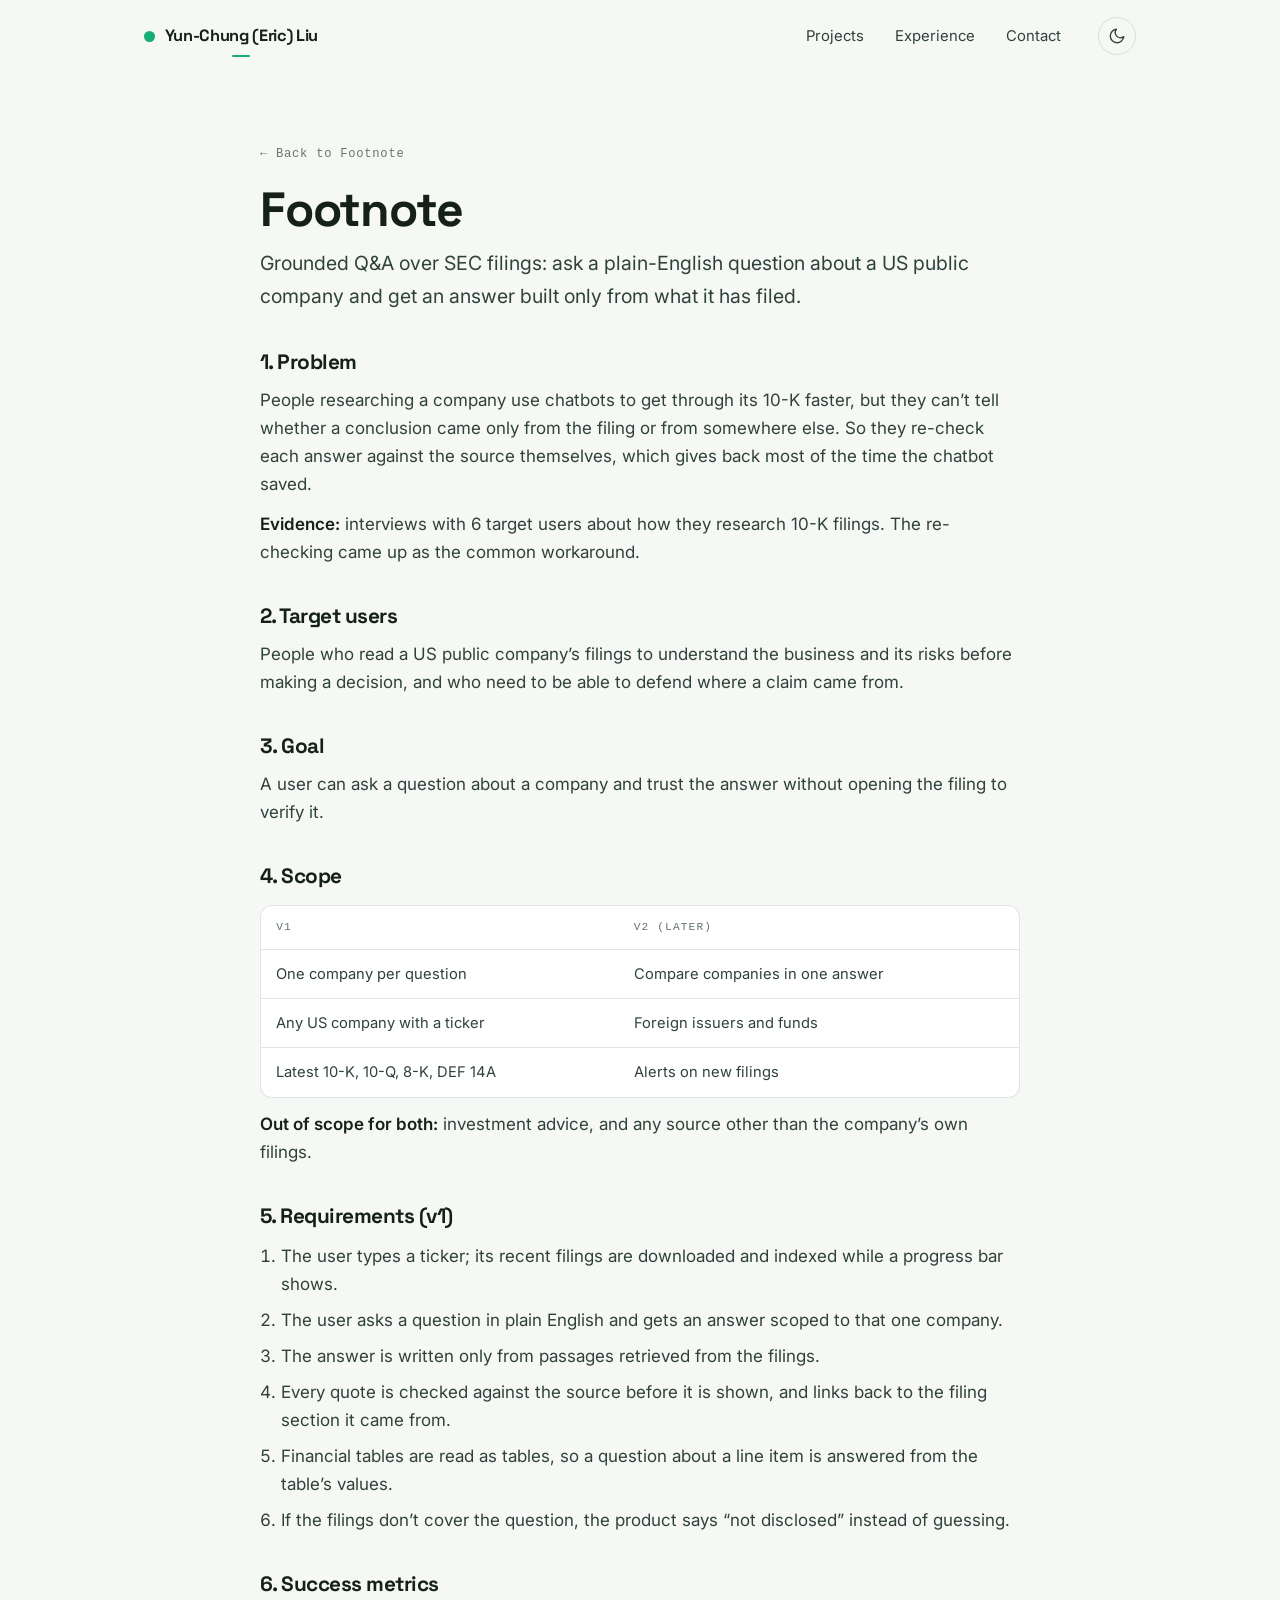
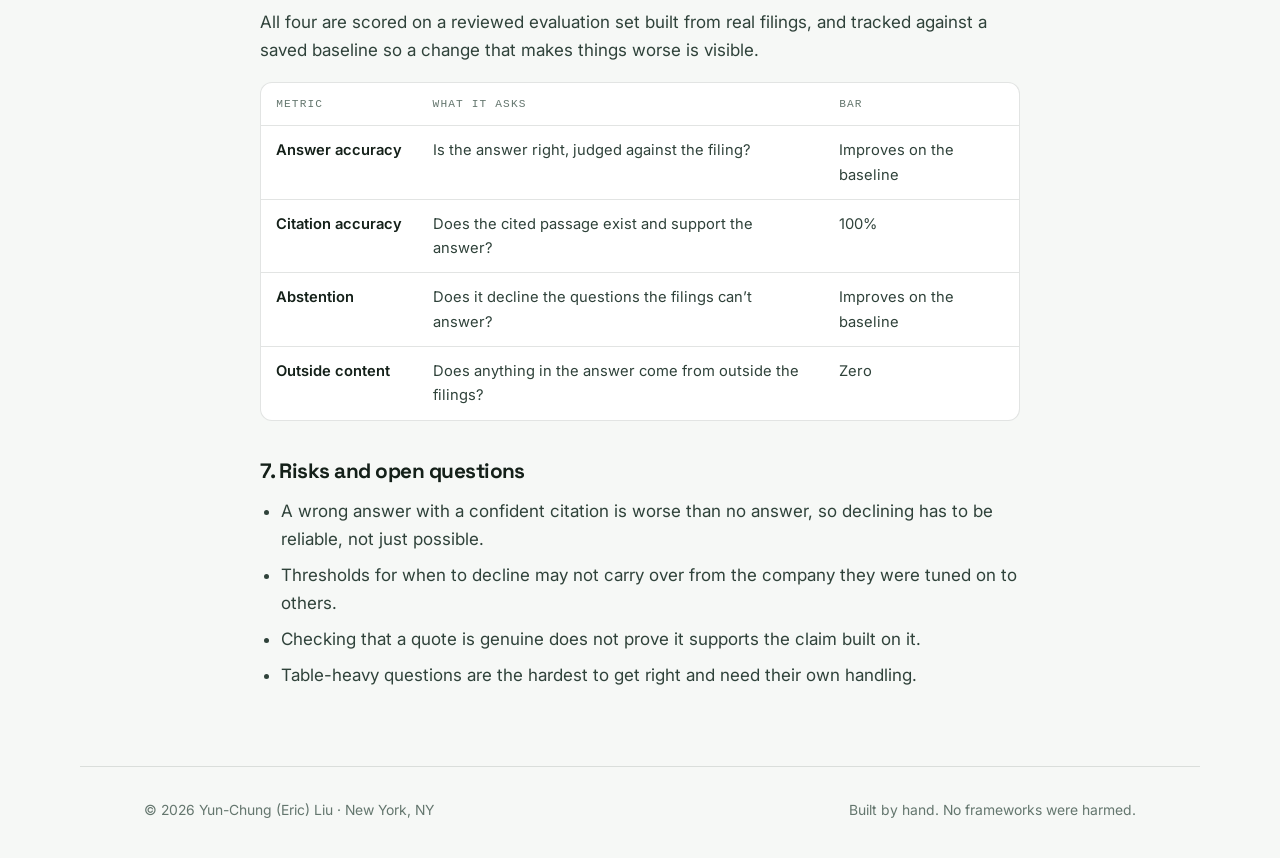
==== commit 78f0bce2: "Simplify the Footnote PRD scope table and tighten its spacing Drops the byline, cuts the scope table" ====
--- a/footnote-prd.html
+++ b/footnote-prd.html
@@ -67,7 +67,6 @@
   <a class="doc__back" href="index.html#sec-simplifier">&larr; Back to Footnote</a>
 
   <h1>Footnote</h1>
-  <p class="doc__meta">Product requirements &middot; Eric Liu &middot; September 2026</p>
 
   <p class="lede">
     Grounded Q&amp;A over SEC filings: ask a plain-English question about a US public company
@@ -102,29 +101,12 @@
   <div class="doc__table-wrap">
     <table>
       <thead>
-        <tr><th></th><th>v1</th><th>v2 (later)</th></tr>
+        <tr><th>v1</th><th>v2 (later)</th></tr>
       </thead>
       <tbody>
-        <tr>
-          <th>Question</th>
-          <td>One company per question, answered only from its filings</td>
-          <td>Comparing companies in one answer, which needs period alignment and line-item reconciliation</td>
-        </tr>
-        <tr>
-          <th>Companies</th>
-          <td>Any US company with a ticker in EDGAR, indexed on demand</td>
-          <td>Foreign private issuers, funds, and private companies</td>
-        </tr>
-        <tr>
-          <th>Filings</th>
-          <td>The two most recent 10-K, 10-Q, 8-K, and DEF 14A</td>
-          <td>Alerts when a new filing lands</td>
-        </tr>
-        <tr>
-          <th>Trust</th>
-          <td>Citations to the filing section, and &ldquo;not disclosed&rdquo; when the filings don&rsquo;t cover the question</td>
-          <td>&mdash;</td>
-        </tr>
+        <tr><td>One company per question</td><td>Compare companies in one answer</td></tr>
+        <tr><td>Any US company with a ticker</td><td>Foreign issuers and funds</td></tr>
+        <tr><td>Latest 10-K, 10-Q, 8-K, DEF 14A</td><td>Alerts on new filings</td></tr>
       </tbody>
     </table>
   </div>
--- a/css/styles.css
+++ b/css/styles.css
@@ -413,11 +413,9 @@
 .doc { max-width: calc(760px + 2 * var(--gutter)); padding-block: clamp(2.5rem, 5vw, 4rem) clamp(3rem, 6vw, 5rem); }
 .doc__back { font-family: var(--mono); font-size: .76rem; letter-spacing: .06em; color: var(--muted); text-decoration: none; }
 .doc__back:hover { color: var(--mint); }
-.doc h1 { font-size: clamp(2.1rem, 4.5vw, 3rem); margin: 1.5rem 0 .5rem; }
-.doc__meta { font-family: var(--mono); font-size: .76rem; letter-spacing: .06em; color: var(--muted); margin: 0 0 1.5rem; }
-.doc h2 { font-size: 1.3rem; margin: 2.25rem 0 0; padding-top: 1.75rem; border-top: 1px solid var(--line); }
-.doc p { margin: .9rem 0 0; color: var(--ink-2); }
-.doc p.doc__meta { margin: 0 0 1.5rem; color: var(--muted); }
+.doc h1 { font-size: clamp(2.1rem, 4.5vw, 3rem); margin: 1.25rem 0 0; }
+.doc h2 { font-size: 1.3rem; margin: 2.5rem 0 0; }
+.doc p { margin: .75rem 0 0; color: var(--ink-2); }
 .doc strong { color: var(--ink); font-weight: 600; }
 .doc ul, .doc ol { margin: .9rem 0 0; padding-left: 1.3rem; display: grid; gap: .5rem; color: var(--ink-2); }
 .doc__table-wrap { margin-top: 1.1rem; overflow-x: auto; border: 1px solid var(--line); border-radius: 12px; background: var(--card); }
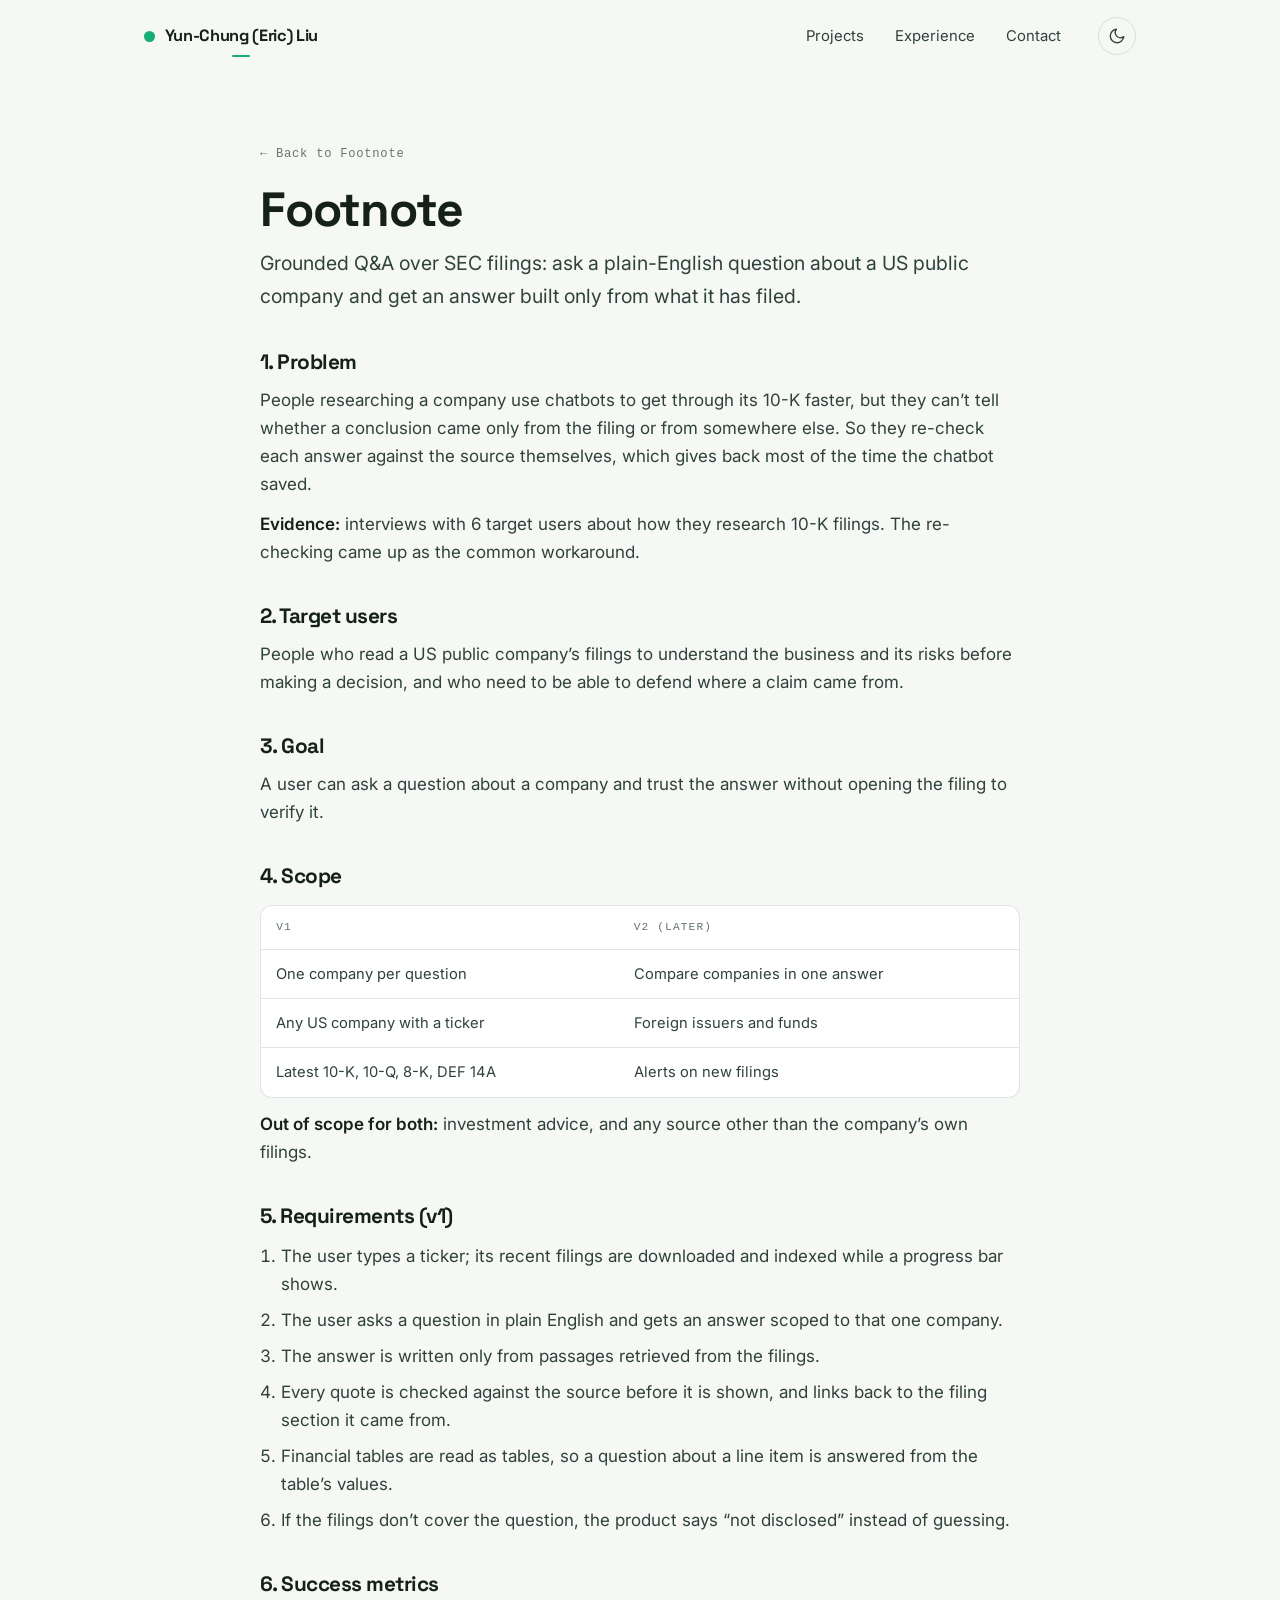
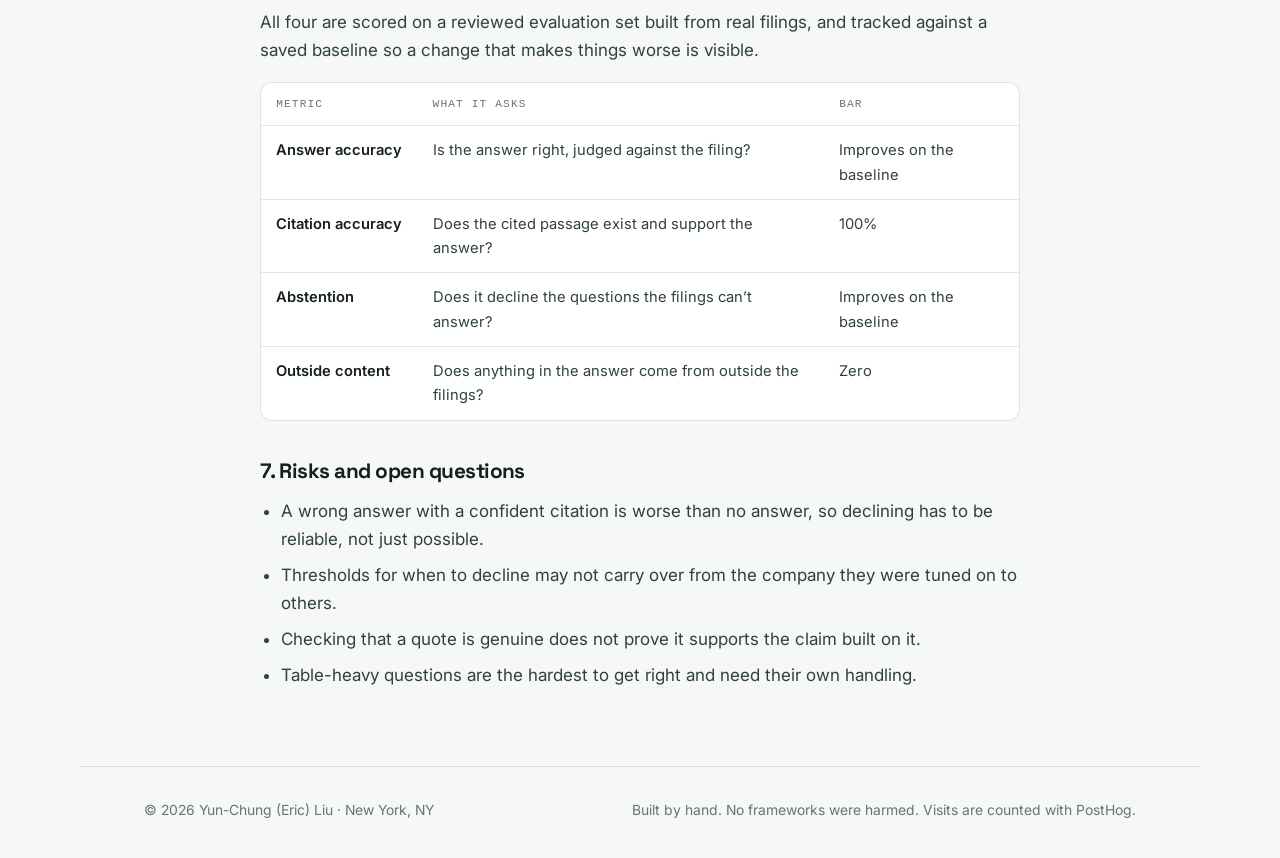
==== commit 507f5ea0: "Add PostHog visitor tracking with a footer notice Tracks section reading time, card opens, lesson pl" ====
--- a/footnote-prd.html
+++ b/footnote-prd.html
@@ -173,9 +173,10 @@
 
 <footer class="footer wrap">
   <span>&copy; <span id="year">2026</span> Yun-Chung (Eric) Liu &middot; New York, NY</span>
-  <span>Built by hand. No frameworks were harmed.</span>
+  <span>Built by hand. No frameworks were harmed. Visits are counted with PostHog.</span>
 </footer>
 
+<script src="js/analytics.js"></script>
 <script src="js/main.js"></script>
 </body>
 </html>
--- a/css/styles.css
+++ b/css/styles.css
@@ -527,8 +527,9 @@
   display: block; color: var(--ink); font-family: var(--body);
   font-size: .95rem; font-weight: 600; letter-spacing: 0; margin-bottom: .2rem;
 }
-/* The in-progress pill sits under the dates in the left column. */
-.job__when .status { margin-top: .7rem; }
+/* The in-progress pill stands in for the date line, so it's trimmed to roughly a line's
+   height to keep this column as short as the others. */
+.job__when .status { margin-top: .1rem; padding: .12rem .65rem; font-size: .66rem; }
 
 .job h3 { font-size: 1.35rem; margin-bottom: .3rem; color: var(--ink); transition: color .2s; }
 .job__role { color: var(--mint); font-weight: 500; font-size: .97rem; display: block; }
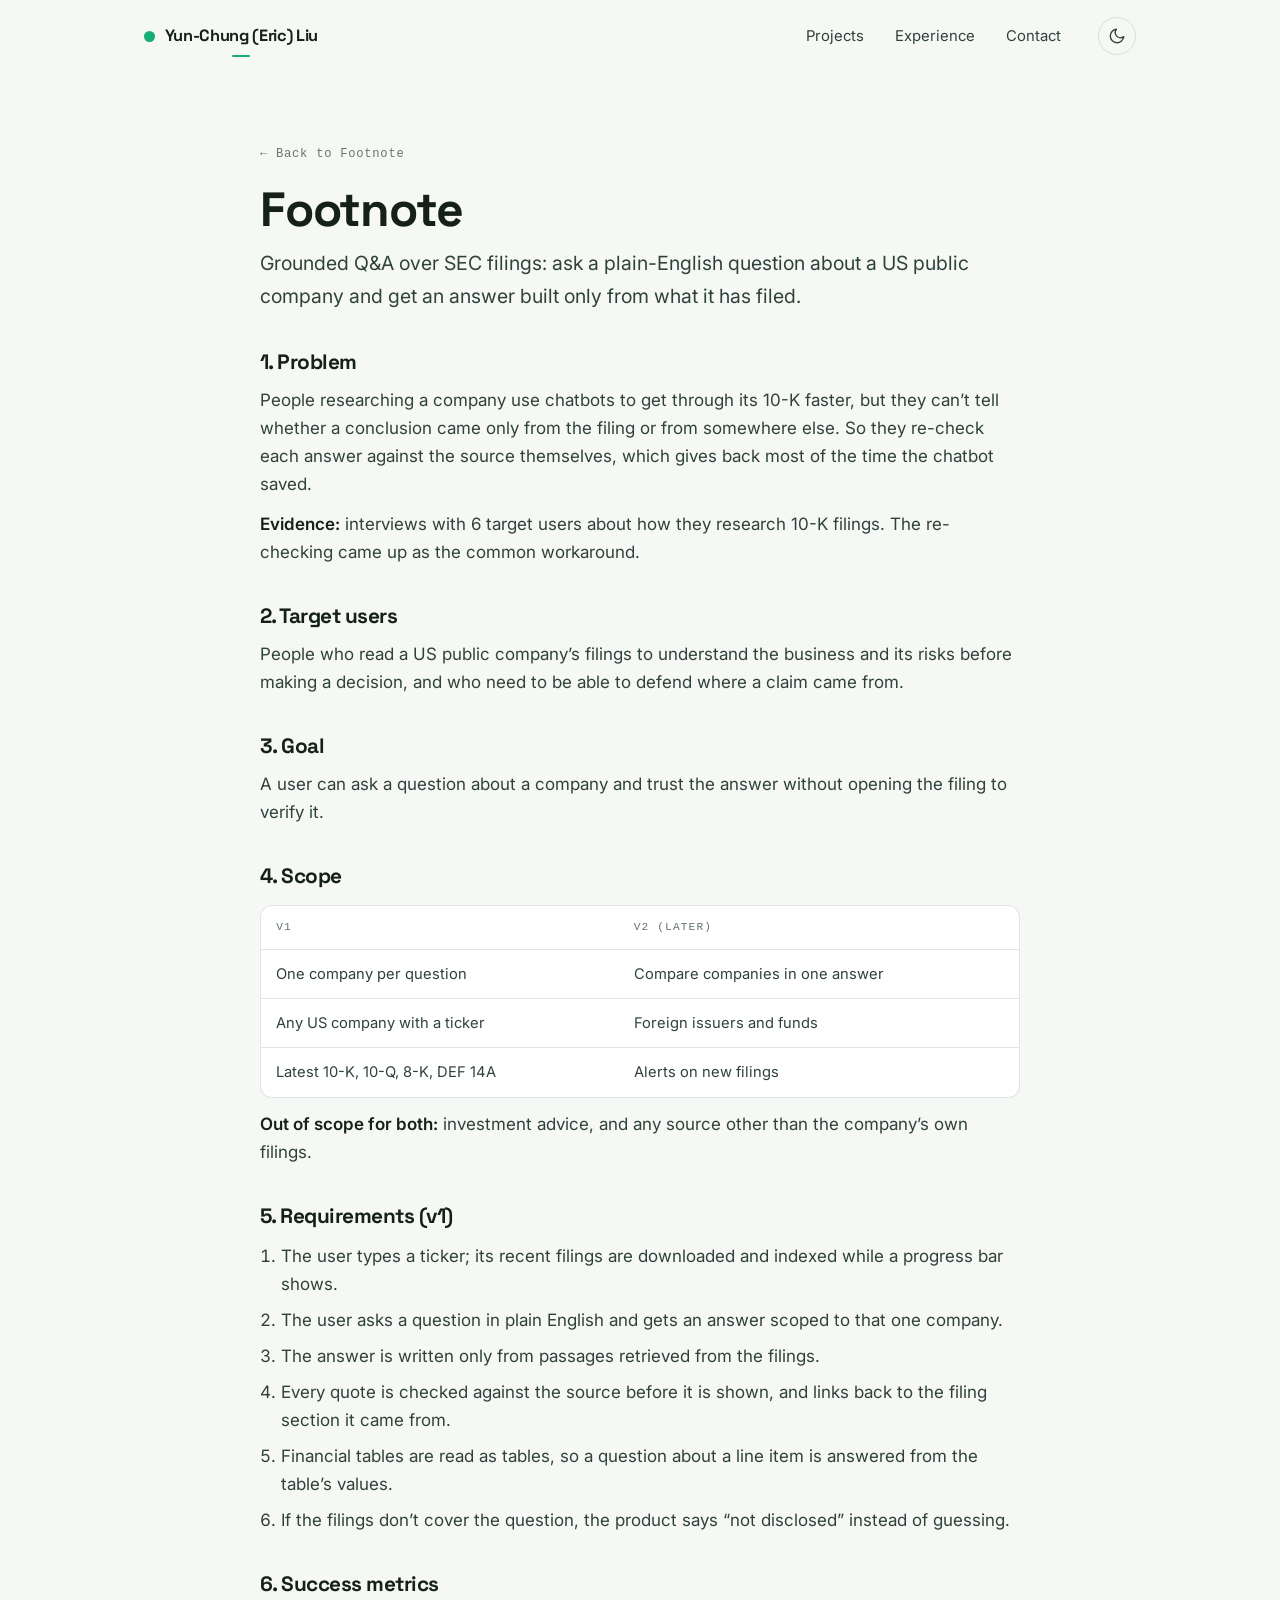
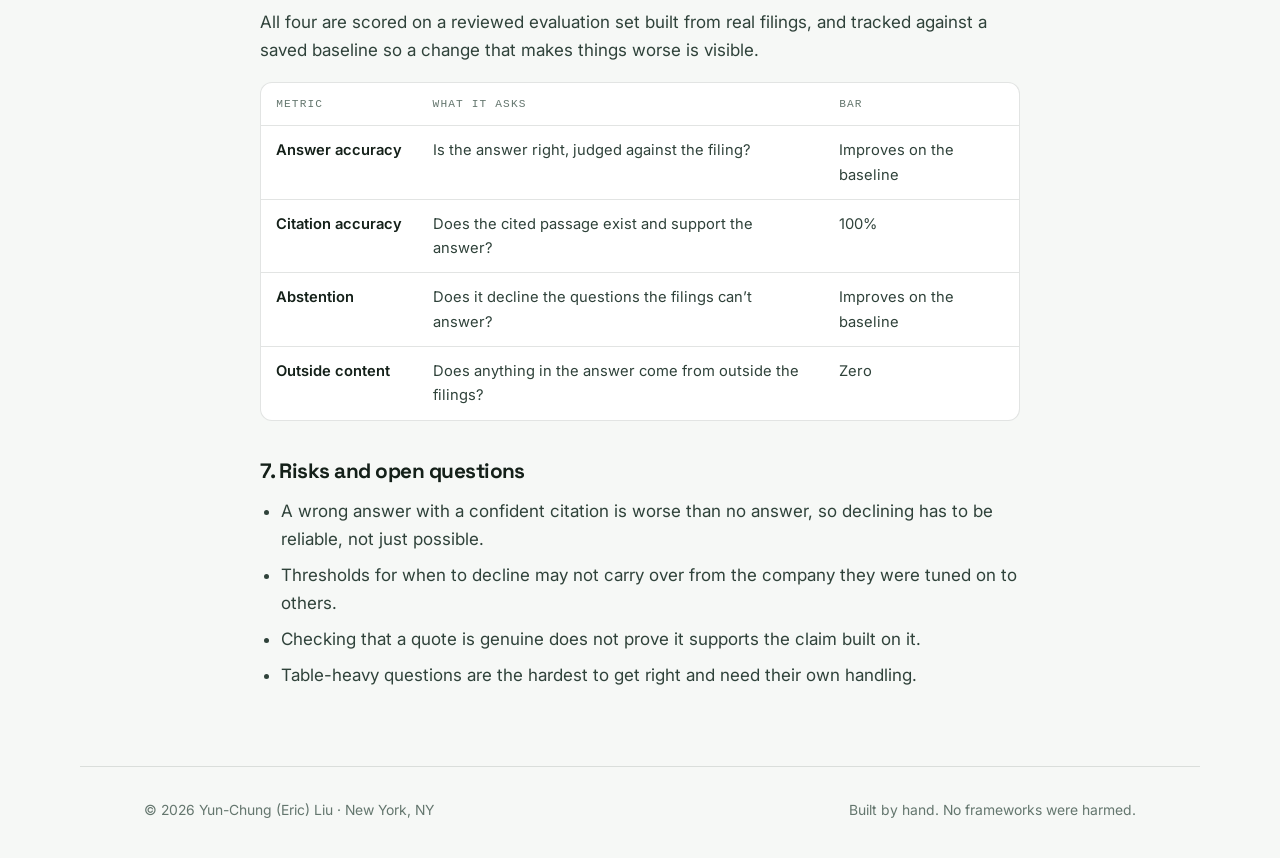
==== commit a5fd320d: "Drop the PostHog note from the PRD footer Co-Authored-By: Claude Opus 5.5 <noreply@anthropic.com>" ====
--- a/footnote-prd.html
+++ b/footnote-prd.html
@@ -173,7 +173,7 @@
 
 <footer class="footer wrap">
   <span>&copy; <span id="year">2026</span> Yun-Chung (Eric) Liu &middot; New York, NY</span>
-  <span>Built by hand. No frameworks were harmed. Visits are counted with PostHog.</span>
+  <span>Built by hand. No frameworks were harmed.</span>
 </footer>
 
 <script src="js/analytics.js"></script>
--- a/css/styles.css
+++ b/css/styles.css
@@ -427,10 +427,19 @@
 
 /* A recreation of the Portfolio Observability page — invented names/numbers, no screenshot.
    Framed as a browser window (chrome bar + its own app surface and system font) so it reads
-   as a separate web page rather than more of this site. Hint above, caption below. */
-.obs { margin: 2.25rem 0 0; max-width: 600px; }
-.obs__hint {
-  display: flex; align-items: center; gap: .45rem; margin: 0 0 .6rem;
+   as a separate web page rather than more of this site. It sits on its own dot-grid stage,
+   with the hint as a badge on top and the caption just below it, so the edges of the demo are clear. */
+.obs { margin: 2.5rem 0 0; }
+.obs__stage {
+  padding: clamp(1rem, 3vw, 1.75rem);
+  border: 1px solid var(--line); border-radius: var(--radius-lg);
+  background-color: var(--mint-wash);
+  background-image: radial-gradient(var(--line-strong) 1px, transparent 1.2px);
+  background-size: 18px 18px;
+}
+.obs .obs__hint {   /* doubled class to beat .job__body p's margin */
+  display: inline-flex; align-items: center; gap: .45rem; margin: 0 0 1rem;
+  padding: .3rem .7rem; border: 1px solid var(--line); border-radius: 999px; background: var(--card);
   font-family: var(--mono); font-size: .7rem; letter-spacing: .09em; text-transform: uppercase;
   color: var(--mint);
 }
@@ -440,7 +449,8 @@
   --app-bg: #f2f4f7; --app-panel: #ffffff; --app-chrome: #e4e7ec; --app-url: #f8f9fb;
   --app-font: system-ui, -apple-system, "Segoe UI", Roboto, sans-serif;
   background: var(--app-bg); border: 1px solid var(--line-strong); border-radius: 12px;
-  box-shadow: var(--shadow-md); overflow: hidden; font-family: var(--app-font);
+  box-shadow: var(--shadow-md), 0 30px 60px -20px rgba(0, 0, 0, .18);
+  overflow: hidden; font-family: var(--app-font);
 }
 :root[data-theme="dark"] .obs__window {
   --app-bg: #161b22; --app-panel: #1d232c; --app-chrome: #232a33; --app-url: #161b22;
@@ -508,7 +518,7 @@
 .obs__panel tbody td:not(:first-child) { color: var(--muted); }
 .obs__more-row td { color: var(--faint); font-style: italic; }
 
-.obs__caption { font-size: .8rem; color: var(--muted); margin-top: .75rem; }
+.obs__caption { font-size: .8rem; color: var(--muted); margin: .75rem 0 0; max-width: 60ch; }
 
 @media (prefers-reduced-motion: reduce) {
   .obs__btn.is-spinning svg { transform: none; }
@@ -652,7 +662,7 @@
   100% { opacity: 0; transform: translateY(-20px); }
 }
 
-.cursor { animation: blink 1.1s steps(1) infinite; }
+.cursor { animation: blink 1.1s steps(1) infinite, caret 10s infinite; }
 @keyframes blink { 0%, 50% { opacity: 1; } 51%, 100% { opacity: 0; } }
 
 .leaf { transform-box: fill-box; transform-origin: bottom center; animation: sway 6s ease-in-out infinite; }
@@ -672,6 +682,54 @@
 
 .glow { animation: glow 5s ease-in-out infinite; }
 @keyframes glow { 0%, 100% { opacity: .45; } 50% { opacity: .72; } }
+
+/* Desk loop (10s): the query is typed, the chart updates, the answer bubble checks off,
+   then it all resets. Every piece shares the 10s cycle, so the percentages line up. */
+.typed, .answer { transform-box: fill-box; transform-origin: left; }
+.typed { animation: type-1 10s infinite; }
+.typed--2 { animation-name: type-2; }
+@keyframes type-1 {
+  0%       { transform: scaleX(0); opacity: 1; animation-timing-function: steps(8, end); }
+  14%, 88% { transform: scaleX(1); opacity: 1; }
+  93%      { transform: scaleX(1); opacity: 0; }
+  94%, 100% { transform: scaleX(0); opacity: 0; }
+}
+@keyframes type-2 {
+  0%, 14%  { transform: scaleX(0); opacity: 1; animation-timing-function: steps(4, end); }
+  22%, 88% { transform: scaleX(1); opacity: 1; }
+  93%      { transform: scaleX(1); opacity: 0; }
+  94%, 100% { transform: scaleX(0); opacity: 0; }
+}
+/* The caret rides the end of the typed text, then jumps back for the next round. */
+@keyframes caret {
+  0%       { transform: translateX(-164px); animation-timing-function: steps(8, end); }
+  14%      { transform: translateX(-64px); animation-timing-function: steps(4, end); }
+  22%, 93% { transform: translateX(0); }
+  94%, 100% { transform: translateX(-164px); }
+}
+
+.bar-live { transform-box: fill-box; transform-origin: bottom; animation: bar-update 10s ease-in-out infinite; }
+.bar-live .stroke { vector-effect: non-scaling-stroke; }   /* keep outlines 2.2px as bars stretch */
+@keyframes bar-update {
+  0%, 24%   { transform: scaleY(1); }
+  32%, 88%  { transform: scaleY(var(--to)); }
+  96%, 100% { transform: scaleY(1); }
+}
+
+.check { stroke-dasharray: 1; animation: check 10s infinite; }
+@keyframes check {
+  0%, 33%   { stroke-dashoffset: 1; }
+  38%, 90%  { stroke-dashoffset: 0; opacity: 1; }
+  94%       { stroke-dashoffset: 0; opacity: 0; }
+  95%, 100% { stroke-dashoffset: 1; opacity: 1; }
+}
+
+.answer { animation: answer-1 10s ease-out infinite; }
+.answer--2 { animation-name: answer-2; }
+.answer--3 { animation-name: answer-3; }
+@keyframes answer-1 { 0%, 37% { transform: scaleX(0); } 42%, 90% { transform: scaleX(1); opacity: 1; } 94% { opacity: 0; } 95%, 100% { transform: scaleX(0); } }
+@keyframes answer-2 { 0%, 40% { transform: scaleX(0); } 45%, 90% { transform: scaleX(1); opacity: 1; } 94% { opacity: 0; } 95%, 100% { transform: scaleX(0); } }
+@keyframes answer-3 { 0%, 43% { transform: scaleX(0); } 49%, 90% { transform: scaleX(1); opacity: 1; } 94% { opacity: 0; } 95%, 100% { transform: scaleX(0); } }
 
 /* ---------- Responsive ---------- */
 
